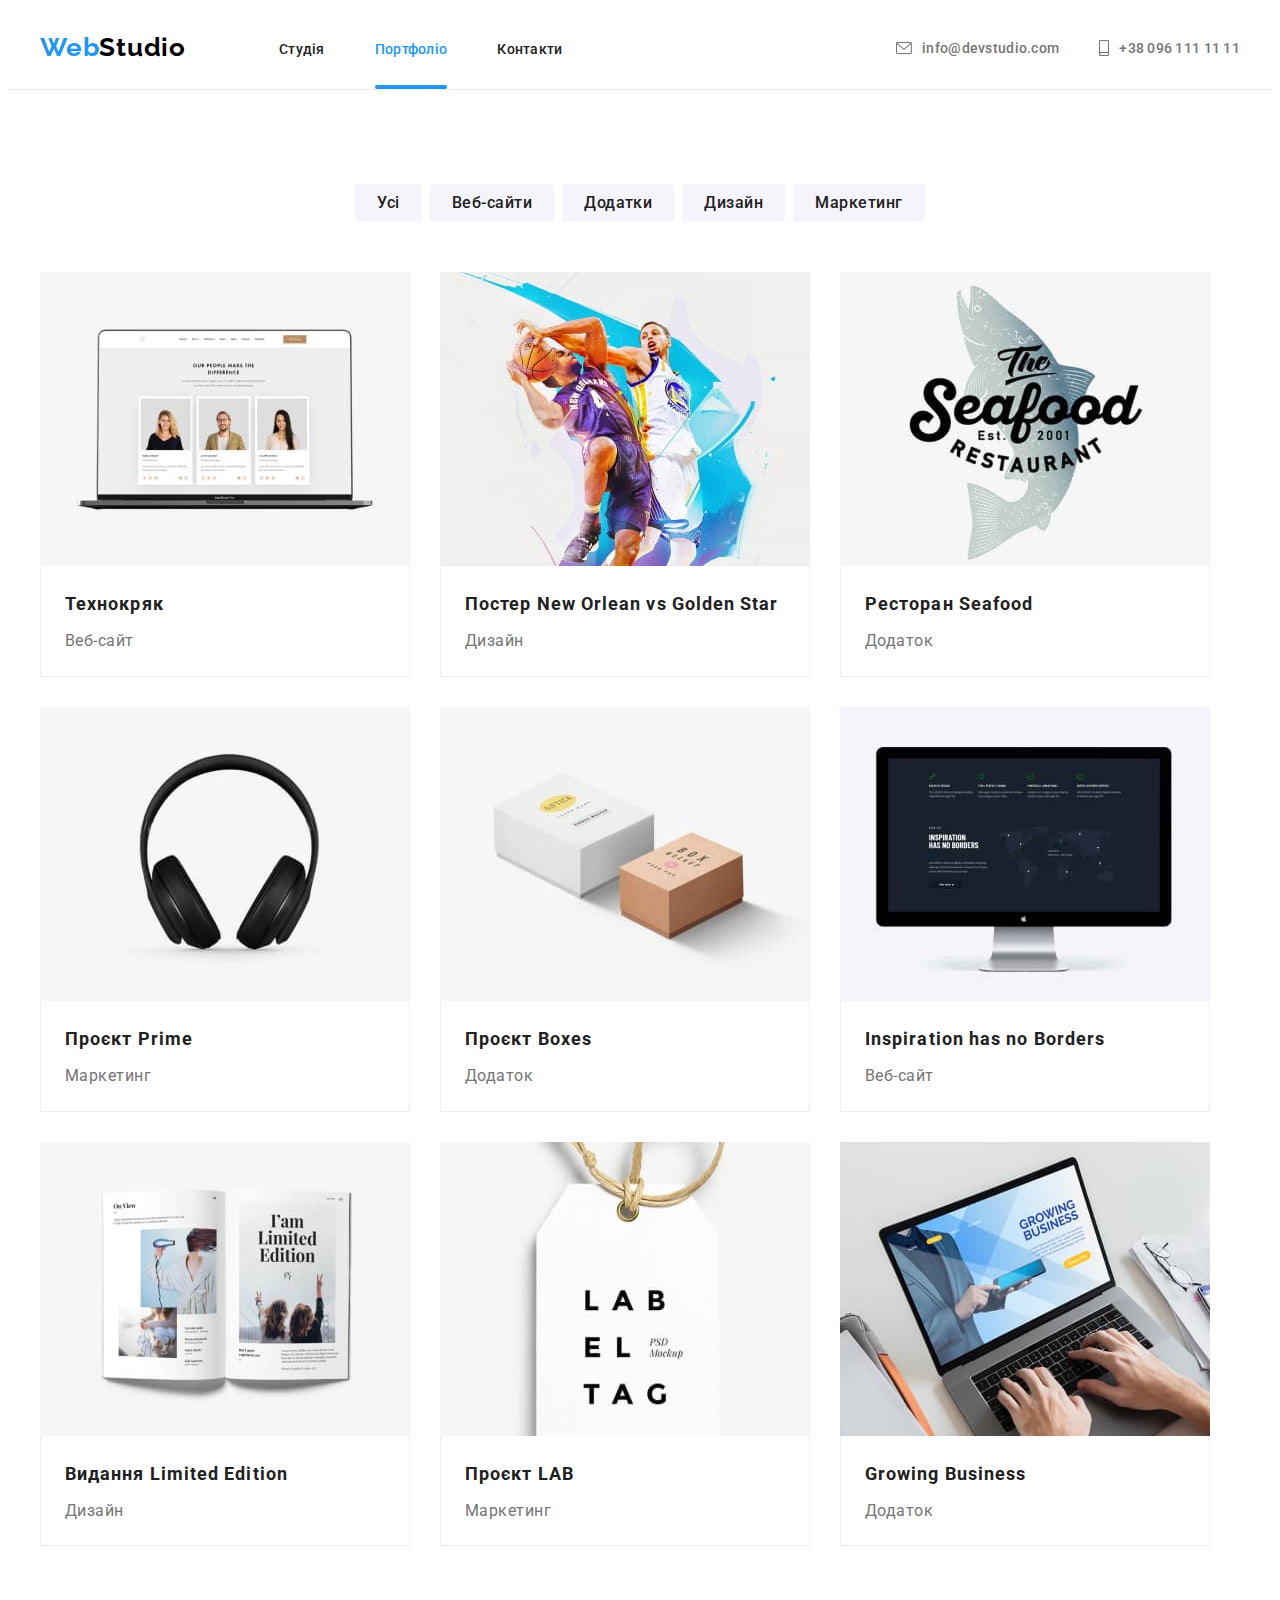
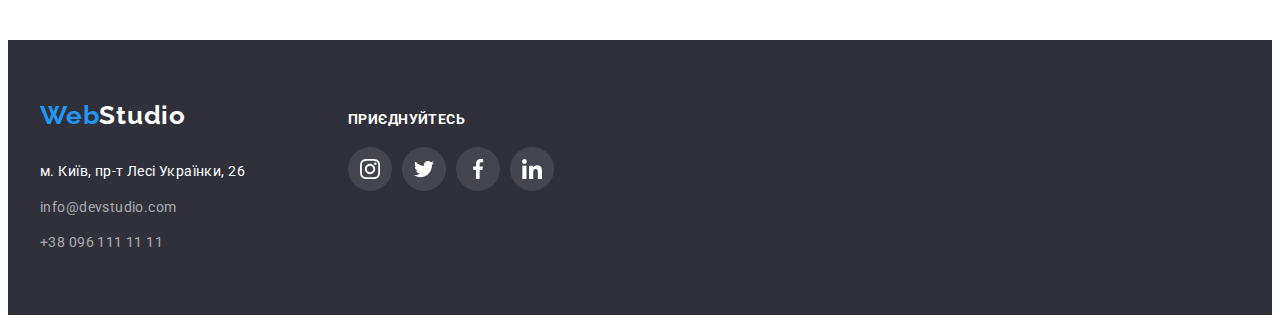
==== portfolio.html @ fad3fae6 "створив репозиторій" ====
<!DOCTYPE html>
<html lang="uk-UA">
  <head>
    <meta charset="UTF-8" />
    <meta name="viewport" content="width=device-width, initial-scale=1.0" />
    <title>Портфоліо</title>
    <link
      href="https://fonts.googleapis.com/css2?family=Raleway:wght@700&family=Roboto:wght@400;500;700;900&display=swap"
      rel="stylesheet"
    />
    <link
      rel="stylesheet"
      href="https://cdnjs.cloudflare.com/ajax/libs/modern-normalize/2.0.0/modern-normalize.min.css"
      integrity="sha512-4xo8blKMVCiXpTaLzQSLSw3KFOVPWhm/TRtuPVc4WG6kUgjH6J03IBuG7JZPkcWMxJ5huwaBpOpnwYElP/m6wg=="
      crossorigin="anonymous"
      referrerpolicy="no-referrer"
    />
    <link rel="stylesheet" href="./css/styles.css" />
  </head>

  <body>
    <!-- Шапка -->

    <header class="header">
      <div class="container">
        <a href="./index.html" class="logo"
          >Web<span class="logo-studio-black">Studio</span></a
        >

        <nav class="nav">
          <ul class="list">
            <li class="item">
              <a href="./index.html" class="link">Студія</a>
            </li>
            <li class="item">
              <a href="./portfolio.html" class="link current">Портфоліо</a>
            </li>
            <li class="item"><a href="" class="link">Контакти</a></li>
          </ul>
        </nav>

        <ul class="info-list list">
          <li class="info-item">
            <a class="info-link link" href="mailto:info@devstudio.com">
              <svg class="info-icon" width="16" height="12">
                <use href="./images/icons/sprite.svg#envelope"></use>
              </svg>
              info@devstudio.com</a
            >
          </li>
          <li class="info-item">
            <a class="info-link link" href="tel:380961111111">
              <svg class="info-icon" width="10" height="16">
                <use href="./images/icons/sprite.svg#smartphone"></use>
              </svg>
              +38 096 111 11 11</a
            >
          </li>
        </ul>
      </div>
    </header>

    <main>
      <section class="section portfolio">
        <div class="container">
          <h1 class="visually-hidden">Портфоліо</h1>

          <!-- Фільтр -->

          <h2 class="visually-hidden">Фільтр робіт</h2>

          <ul class="filter list">
            <li class="item">
              <button type="button" class="list-button">Усі</button>
            </li>
            <li class="item">
              <button type="button" class="list-button">Веб-сайти</button>
            </li>
            <li class="item">
              <button type="button" class="list-button">Додатки</button>
            </li>
            <li class="item">
              <button type="button" class="list-button">Дизайн</button>
            </li>
            <li class="item">
              <button type="button" class="list-button">Маркетинг</button>
            </li>
          </ul>

          <!-- Список робіт -->

          <h2 class="visually-hidden">Список робіт</h2>

          <ul class="works list">
            <li class="item">
              <a href="" class="link">
                <div class="overlay-box">
                  <img
                    src="./images/portfolio/techno.jpg"
                    alt="Сторінка веб-сайту"
                    width="370"
                    height="294"
                  />

                  <div class="overlay-card">
                    <p class="overlay-card-text">
                      Ресурс пропонує комплексні пропозиції з різним рівнем
                      функціоналу та сервісів. Все це дозволить відвідувачу
                      отримати вичерпні відомості про компанію чи приватну
                      особу.
                    </p>
                  </div>
                </div>

                <div class="works-info">
                  <h3 class="works-info-title">Технокряк</h3>
                  <p class="works-info-text">Веб-сайт</p>
                </div>
              </a>
            </li>

            <li class="item">
              <a href="" class="link">
                <div class="overlay-box">
                  <img
                    src="./images/portfolio/new-orlean.jpg"
                    alt="Сторінка веб-сайту"
                    width="370"
                    height="294"
                  />

                  <div class="overlay-card">
                    <p class="overlay-card-text">
                      Ресурс пропонує комплексні пропозиції з різним рівнем
                      функціоналу та сервісів. Все це дозволить відвідувачу
                      отримати вичерпні відомості про компанію чи приватну
                      особу.
                    </p>
                  </div>
                </div>
                <div class="works-info">
                  <h3 class="works-info-title">
                    Постер New Orlean vs Golden Star
                  </h3>
                  <p class="works-info-text">Дизайн</p>
                </div>
              </a>
            </li>
            <li class="item">
              <a href="" class="link">
                <div class="overlay-box">
                  <img
                    src="./images/portfolio/seafood.jpg"
                    alt="Сторінка веб-сайту"
                    width="370"
                    height="294"
                  />

                  <div class="overlay-card">
                    <p class="overlay-card-text">
                      Ресурс пропонує комплексні пропозиції з різним рівнем
                      функціоналу та сервісів. Все це дозволить відвідувачу
                      отримати вичерпні відомості про компанію чи приватну
                      особу.
                    </p>
                  </div>
                </div>
                <div class="works-info">
                  <h3 class="works-info-title">Ресторан Seafood</h3>
                  <p class="works-info-text">Додаток</p>
                </div>
              </a>
            </li>
            <li class="item">
              <a href="" class="link">
                <div class="overlay-box">
                  <img
                    src="./images/portfolio/prime.jpg"
                    alt="Сторінка веб-сайту"
                    width="370"
                    height="294"
                  />

                  <div class="overlay-card">
                    <p class="overlay-card-text">
                      Ресурс пропонує комплексні пропозиції з різним рівнем
                      функціоналу та сервісів. Все це дозволить відвідувачу
                      отримати вичерпні відомості про компанію чи приватну
                      особу.
                    </p>
                  </div>
                </div>
                <div class="works-info">
                  <h3 class="works-info-title">Проєкт Prime</h3>
                  <p class="works-info-text">Маркетинг</p>
                </div>
              </a>
            </li>
            <li class="item">
              <a href="" class="link">
                <div class="overlay-box">
                  <img
                    src="./images/portfolio/boxes.jpg"
                    alt="Сторінка веб-сайту"
                    width="370"
                    height="294"
                  />

                  <div class="overlay-card">
                    <p class="overlay-card-text">
                      Ресурс пропонує комплексні пропозиції з різним рівнем
                      функціоналу та сервісів. Все це дозволить відвідувачу
                      отримати вичерпні відомості про компанію чи приватну
                      особу.
                    </p>
                  </div>
                </div>
                <div class="works-info">
                  <h3 class="works-info-title">Проєкт Boxes</h3>
                  <p class="works-info-text">Додаток</p>
                </div>
              </a>
            </li>
            <li class="item">
              <a href="" class="link">
                <div class="overlay-box">
                  <img
                    src="./images/portfolio/no-borders.jpg"
                    alt="Сторінка веб-сайту"
                    width="370"
                    height="294"
                  />

                  <div class="overlay-card">
                    <p class="overlay-card-text">
                      Ресурс пропонує комплексні пропозиції з різним рівнем
                      функціоналу та сервісів. Все це дозволить відвідувачу
                      отримати вичерпні відомості про компанію чи приватну
                      особу.
                    </p>
                  </div>
                </div>
                <div class="works-info">
                  <h3 class="works-info-title">Inspiration has no Borders</h3>
                  <p class="works-info-text">Веб-сайт</p>
                </div>
              </a>
            </li>
            <li class="item">
              <a href="" class="link">
                <div class="overlay-box">
                  <img
                    src="./images/portfolio/limited-edition.jpg"
                    alt="Сторінка веб-сайту"
                    width="370"
                    height="294"
                  />

                  <div class="overlay-card">
                    <p class="overlay-card-text">
                      Ресурс пропонує комплексні пропозиції з різним рівнем
                      функціоналу та сервісів. Все це дозволить відвідувачу
                      отримати вичерпні відомості про компанію чи приватну
                      особу.
                    </p>
                  </div>
                </div>
                <div class="works-info">
                  <h3 class="works-info-title">Видання Limited Edition</h3>
                  <p class="works-info-text">Дизайн</p>
                </div>
              </a>
            </li>
            <li class="item">
              <a href="" class="link">
                <div class="overlay-box">
                  <img
                    src="./images/portfolio/lab.jpg"
                    alt="Сторінка веб-сайту"
                    width="370"
                    height="294"
                  />

                  <div class="overlay-card">
                    <p class="overlay-card-text">
                      Ресурс пропонує комплексні пропозиції з різним рівнем
                      функціоналу та сервісів. Все це дозволить відвідувачу
                      отримати вичерпні відомості про компанію чи приватну
                      особу.
                    </p>
                  </div>
                </div>
                <div class="works-info">
                  <h3 class="works-info-title">Проєкт LAB</h3>
                  <p class="works-info-text">Маркетинг</p>
                </div>
              </a>
            </li>
            <li class="item">
              <a href="" class="link">
                <div class="overlay-box">
                  <img
                    src="./images/portfolio/growing-bisiness.jpg"
                    alt="Сторінка веб-сайту"
                    width="370"
                    height="294"
                  />

                  <div class="overlay-card">
                    <p class="overlay-card-text">
                      Ресурс пропонує комплексні пропозиції з різним рівнем
                      функціоналу та сервісів. Все це дозволить відвідувачу
                      отримати вичерпні відомості про компанію чи приватну
                      особу.
                    </p>
                  </div>
                </div>
                <div class="works-info">
                  <h3 class="works-info-title">Growing Business</h3>
                  <p class="works-info-text">Додаток</p>
                </div>
              </a>
            </li>
          </ul>
        </div>
      </section>
    </main>

    <!-- Підвал -->

    <footer class="footer">
      <div class="container">
        <div class="footer-address">
          <a href="./index.html" class="logo"
            >Web<span class="logo-studio-white">Studio</span></a
          >
          <address class="address">
            <p class="text">м. Київ, пр-т Лесі Українки, 26</p>
            <a href="mailto:info@devstudio.com" class="link"
              >info@devstudio.com</a
            >
            <a href="tel:380961111111" class="link">+38 096 111 11 11</a>
          </address>
        </div>

        <div class="footer-socials">
          <p class="title">Приєднуйтесь</p>

          <ul class="socials list">
            <li class="socials-item">
              <a
                class="socials-link link"
                href=""
                target="_blank"
                aria-label="іконка Instagram"
              >
                <svg class="socials-icon" width="20" height="20">
                  <use href="./images/icons/sprite.svg#instagram"></use>
                </svg>
              </a>
            </li>
            <li class="socials-item">
              <a
                class="socials-link link"
                href=""
                target="_blank"
                aria-label="іконка Twitter"
              >
                <svg class="socials-icon" width="20" height="20">
                  <use href="./images/icons/sprite.svg#twitter"></use>
                </svg>
              </a>
            </li>
            <li class="socials-item">
              <a
                class="socials-link link"
                href=""
                target="_blank"
                aria-label="іконка Facebook"
              >
                <svg class="socials-icon" width="20" height="20">
                  <use href="./images/icons/sprite.svg#facebook"></use>
                </svg>
              </a>
            </li>
            <li class="socials-item">
              <a
                class="socials-link link"
                href=""
                target="_blank"
                aria-label="іконка Linkedin"
              >
                <svg class="socials-icon" width="20" height="20">
                  <use href="./images/icons/sprite.svg#linkedin"></use>
                </svg>
              </a>
            </li>
          </ul>
        </div>
      </div>
    </footer>
  </body>
</html>
---- css/styles.css ----
:root {
  --primary-bg-color: #ffffff;
  --secondary-bg-color: #f5f4fa;
  --header-underline-color: #ececec;
  --logo-black-color: #000000;
  --accent-color: #2196f3;
  --primary-text-color: #757575;
  --secondary-text-color: #212121;
  --primary-icon-color: #afb1b8;
  --footer-icon-bg-color: rgba(255, 255, 255, 0.1);
  --hero-bg-color: #c4c4c4;
  --footer-bg-color: #2f303a;
  --address-text-color: rgba(255, 255, 255, 0.6);

  --hover-focus-time: cubic-bezier(0.4, 0, 0.2, 1);
}

body {
  font-family: 'Roboto', sans-serif;
  font-size: 16px;

  background-color: var(--primary-bg-color);
  color: var(--primary-text-color);
}

img {
  display: block;
}

.list {
  margin: 0;
  padding: 0;

  list-style: none;
}

.container {
  width: 1200px;
  margin: 0 auto;
  padding-right: 15px;
  padding-left: 15px;
}

.section {
  padding-top: 94px;
  padding-bottom: 94px;
}

.visually-hidden {
  position: absolute;
  width: 1px;
  height: 1px;
  margin: -1px;
  border: 0;
  padding: 0;

  white-space: nowrap;
  clip-path: inset(100%);
  clip: rect(0 0 0 0);
  overflow: hidden;
}

/* Шапка */

.header {
  border-bottom: 1px solid var(--header-underline-color);
}

.header .container {
  display: flex;
  align-items: center;
}

.logo {
  margin-right: 93px;
  padding-top: 24px;
  padding-bottom: 25px;

  font-family: 'Raleway', sans-serif;
  font-size: 26px;
  font-weight: 700;
  line-height: 1.2;
  letter-spacing: 0.78px;
  text-decoration: none;

  color: var(--accent-color);
}

.logo-studio-black {
  color: var(--logo-black-color);
}

.nav .list {
  display: flex;
}

.nav .item + .item {
  margin-left: 50px;
}

.nav .link {
  padding-top: 32px;
  padding-bottom: 32px;

  font-size: 14px;
  font-weight: 500;
  line-height: 1.2;
  letter-spacing: 0.28px;
  text-decoration: none;

  color: var(--secondary-text-color);

  transition: color 250ms var(--hover-focus-time);
}

.nav .link:hover,
.nav .link:focus {
  color: var(--accent-color);
}

.nav .link.current {
  position: relative;

  color: var(--accent-color);
}

.nav .item > .current::after {
  content: '';
  display: block;
  position: absolute;
  right: 0;
  bottom: 0;

  width: 100%;
  height: 4px;

  border-radius: 2px;
  background-color: var(--accent-color);
}

.info-list {
  display: flex;
  align-items: center;
  margin-left: auto;
}

.info-item:not(:last-child) {
  margin-right: 40px;
}

.info-link {
  display: flex;
  align-items: center;

  padding-top: 32px;
  padding-bottom: 32px;

  font-size: 14px;
  font-weight: 500;
  line-height: 1.2;
  letter-spacing: 0.28px;
  text-decoration: none;

  color: var(--primary-text-color);

  transition: color 250ms var(--hover-focus-time);
}

.info-link:hover,
.info-link:focus {
  color: var(--accent-color);
}

.info-icon {
  margin-right: 10px;
  fill: currentColor;
}

/* Герой */

.hero {
  padding-top: 200px;
  padding-bottom: 200px;

  text-align: center;
}

.hero.overlay {
  height: 600px;
  max-width: 1600px;
  margin-right: auto;
  margin-left: auto;

  background-color: var(--hero-bg-color);
  background-image: linear-gradient(
      to right,
      rgba(47, 48, 58, 0.4),
      rgba(47, 48, 58, 0.4)
    ),
    url('../images/hero/hero-bg-photo.jpg');
  background-repeat: no-repeat;
  background-position: center;
  background-size: cover;
}

.hero .title {
  width: 696px;
  margin-top: 0;
  margin-right: auto;
  margin-bottom: 30px;
  margin-left: auto;

  font-size: 44px;
  font-weight: 900;
  line-height: 1.36;
  letter-spacing: 2.64px;
  text-align: center;
  text-transform: uppercase;

  color: var(--primary-bg-color);
}

.hero-button {
  padding: 10px 24px;
  border: none;
  border-radius: 4px;
  box-shadow: 0px 4px 4px 0px rgba(0, 0, 0, 0.15);

  font-size: 16px;
  font-weight: 700;
  line-height: 1.87;
  letter-spacing: 0.96px;
  text-align: center;

  color: var(--primary-bg-color);
  background-color: var(--accent-color);

  transition: color 250ms var(--hover-focus-time);
}

.hero-button:hover {
  cursor: pointer;
  color: var(--hero-bg-color);
}

.hero .backdrop {
  position: fixed;
  top: 0;
  left: 0;

  width: 100%;
  height: 100%;

  background-color: rgba(0, 0, 0, 0.2);

  z-index: 10;
  opacity: 1;
  visibility: visible;
  transition: opacity 250ms var(--hover-focus-time),
    visibility 250ms var(--hover-focus-time);
}

.backdrop.is-hidden {
  opacity: 0;
  visibility: hidden;
  pointer-events: none;
}

.backdrop .data-modal {
  position: absolute;
  top: 50%;
  left: 50%;
  transform: translate(-50%, -50%) scaleX(1);
  transition: transform 250ms var(--hover-focus-time);

  width: 528px;
  height: 581px;

  border-radius: 4px;
  background-color: var(--primary-bg-color);
  box-shadow: 0px 2px 1px 0px rgba(0, 0, 0, 0.2),
    0px 1px 1px 0px rgba(0, 0, 0, 0.14), 0px 1px 3px 0px rgba(0, 0, 0, 0.12);
}

.backdrop.is-hidden > .data-modal {
  transform: translate(-50%, -50%) scaleX(4);
}

.data-modal .data-modal-close {
  position: absolute;
  top: 8px;
  right: 8px;

  width: 30px;
  height: 30px;

  border-radius: 50%;
  border: 1px solid rgba(0, 0, 0, 0.1);
  background-color: var(--primary-bg-color);

  cursor: pointer;
}

.data-modal-icon {
  display: block;
}

/* Особливості */

.features .list {
  display: flex;
}

.features .item {
  width: 270px;
}

.features .item:not(:last-child) {
  margin-right: 30px;
}

.features .icon-box {
  display: flex;
  align-items: center;
  justify-content: center;

  width: 100%;
  height: 120px;
  margin-bottom: 30px;

  border-radius: 4px;
  background-color: var(--secondary-bg-color);
}

.features .icon {
  margin: 0;
}

.features .title {
  margin-top: 0;
  margin-bottom: 10;

  font-size: 14px;
  font-weight: 700;
  line-height: 1.2;
  letter-spacing: 0.42px;
  text-transform: uppercase;

  color: var(--secondary-text-color);
}

.features .text {
  margin: 0;

  font-size: 14px;
  font-weight: 400;
  line-height: 1.71;
  letter-spacing: 0.42px;

  color: var(--primary-text-color);
}

/* Чим ми займаємося */

.examples {
  padding-top: 0;
}

.examples .title,
.team .title,
.clients .title {
  margin-top: 0;
  margin-bottom: 50px;

  font-size: 36px;
  font-weight: 700;
  line-height: 1.2;
  letter-spacing: 1.08px;
  text-align: center;

  color: var(--secondary-text-color);
}

.examples-img-box {
  position: relative;
}

.examples-img-text {
  position: absolute;
  right: 0;
  bottom: 0;

  display: flex;
  width: 100%;
  height: 70px;
  margin: 0;
  align-items: center;
  justify-content: center;

  font-size: 14px;
  font-weight: 700;
  letter-spacing: 0.42px;
  text-transform: uppercase;

  color: var(--primary-bg-color);
  background-color: var(--footer-bg-color);
  opacity: 80%;
}

.examples .list {
  display: flex;
}

.examples .item:not(:last-child) {
  margin-right: 30px;
}

/* Наша команда */

.team {
  background-color: var(--secondary-bg-color);
}

.team .list {
  display: flex;
}

.team .item {
  background-color: var(--primary-bg-color);
  border-radius: 0px 0px 4px 4px;
  box-shadow: 0px 2px 1px 0px rgba(0, 0, 0, 0.2),
    0px 1px 1px 0px rgba(0, 0, 0, 0.14), 0px 1px 3px 0px rgba(0, 0, 0, 0.12);
}

.team .item:not(:last-child) {
  margin-right: 30px;
}

.team .card {
  padding-top: 30px;
  padding-bottom: 30px;
}

.team .card-title {
  margin-top: 0;
  margin-bottom: 10px;

  font-size: 16px;
  font-weight: 500;
  line-height: 1.2;
  letter-spacing: 0.48px;
  text-align: center;

  color: var(--secondary-text-color);
}

.team .card-text {
  margin: 0;
  margin-bottom: 16px;

  font-size: 16px;
  font-weight: 400;
  line-height: 1.2;
  letter-spacing: 0.48px;
  text-align: center;

  color: var(--primary-text-color);
}

.team .socials {
  align-items: center;
  justify-content: center;
}

.team .socials-item:not(:last-child) {
  margin-right: 10px;
}

.socials-link {
  display: flex;
  align-items: center;
  justify-content: center;
  border-radius: 50%;

  width: 44px;
  height: 44px;

  transition: background-color 250ms var(--hover-focus-time);
}

.socials-link:hover,
.socials-link:focus {
  background-color: var(--accent-color);
}

.socials-icon {
  margin: 0;

  fill: var(--primary-icon-color);

  transition: fill 250ms var(--hover-focus-time);
}

.socials-link:hover .socials-icon,
.socials-link:focus .socials-icon {
  fill: var(--primary-bg-color);
}

/* Постійні клієнти */

.clients-list {
  display: flex;
}

.clients-item:not(:last-child) {
  margin-right: 30px;
}

.clients-link {
  display: flex;
  align-items: center;
  justify-content: center;

  width: 170px;
  height: 92px;

  border-radius: 4px;
  border: 1px solid var(--primary-icon-color);

  transition: border-color 250ms var(--hover-focus-time);
}

.clients-link:hover,
.clients-link:focus {
  border-color: var(--accent-color);
}

.clients-icon {
  fill: var(--primary-icon-color);

  transition: fill 250ms var(--hover-focus-time);
}

.clients-link:hover .clients-icon,
.clients-link:focus .clients-icon {
  fill: var(--accent-color);
}

/* Портфоліо */

.portfolio .filter {
  display: flex;
  margin-bottom: 50px;
  justify-content: center;
}

.filter .item:not(:last-child) {
  margin-right: 8px;
}

.portfolio .list-button {
  padding: 6px 22px;

  font-size: 16px;
  font-weight: 500;
  line-height: 1.62;
  letter-spacing: 0.48px;
  font-family: inherit;
  text-align: center;
  cursor: pointer;

  color: var(--secondary-text-color);
  background-color: var(--secondary-bg-color);
  border: none;
  border-radius: 4px;

  transition: color 250ms var(--hover-focus-time),
    background-color 250ms var(--hover-focus-time),
    box-shadow 250ms var(--hover-focus-time);
}

.portfolio .list-button:hover,
.portfolio .list-button:focus {
  color: var(--primary-bg-color);
  background-color: var(--accent-color);
  box-shadow: 0px 2px 2px 0px rgba(0, 0, 0, 0.12),
    0px 1px 2px 0px rgba(0, 0, 0, 0.08), 0px 3px 1px 0px rgba(0, 0, 0, 0.1);
}

.portfolio .works {
  display: flex;
  flex-wrap: wrap;
}

.works .item {
  width: 370px;
  margin-right: 30px;
  margin-bottom: 30px;
}

.works .item:nth-child(3n) {
  margin-right: 0;
}

.works .item:nth-last-child(-n + 3) {
  margin-bottom: 0;
}

.works .link {
  display: block;

  text-decoration: none;
  transition: box-shadow 250ms var(--hover-focus-time);
}

.works .link:hover,
.works .link:focus {
  box-shadow: 1px 4px 6px 0px rgba(0, 0, 0, 0.16),
    0px 4px 4px 0px rgba(0, 0, 0, 0.06), 0px 1px 1px 0px rgba(0, 0, 0, 0.12);
}

.works .overlay-box {
  position: relative;
  overflow: hidden;
}

.works .overlay-card {
  position: absolute;
  right: 0;
  bottom: 0;

  width: 100%;
  height: 100%;

  background-color: var(--accent-color);
  opacity: 0;

  transform: translateY(100%);
  transition: transform 250ms var(--hover-focus-time),
    opacity 250ms var(--hover-focus-time);
}

.works .link:hover .overlay-card {
  transform: translateY(0);
  opacity: 90%;
}

.overlay-card-text {
  margin: 0;
  padding: 63px 24px;

  font-size: 18px;
  font-weight: 400;
  line-height: 1.55;
  letter-spacing: 0.54px;

  color: var(--primary-bg-color);
}

.works-info {
  padding: 20px 24px;

  border: 1px solid #eee;
  border-top: none;
}

.works-info-title {
  margin-top: 0;
  margin-bottom: 4px;

  font-size: 18px;
  font-weight: 700;
  line-height: 2;
  letter-spacing: 1.08px;

  color: var(--secondary-text-color);
}

.works-info-text {
  margin: 0;

  font-weight: 400;
  line-height: 1.87;
  letter-spacing: 0.48px;

  color: var(--primary-text-color);
}

/* Підвал */

.footer {
  background-color: var(--footer-bg-color);
  padding-top: 60px;
  padding-bottom: 60px;
}

.footer .container {
  display: flex;
  align-items: baseline;
}

.footer .logo {
  display: inline-block;
  margin-bottom: 28px;
  padding: 0;
  width: 145px;
}

.logo-studio-white {
  color: var(--primary-bg-color);
}

.footer-address {
  margin-right: 70px;
}

.address {
  display: flex;
  flex-direction: column;
  width: 207px;

  font-style: normal;
  font-size: 14px;
  font-weight: 400;
  line-height: 1.71;
  letter-spacing: 0.42px;

  color: var(--primary-bg-color);
}

.address .text {
  margin-top: 0;
  margin-bottom: 12px;
}

.address .link {
  margin-bottom: 12px;

  font-size: 14px;
  font-weight: 400;
  line-height: 1.71;
  letter-spacing: 0.42px;
  text-decoration: none;

  color: var(--address-text-color);

  transition: color 250ms var(--hover-focus-time);
}

.address .link:hover,
.address .link:focus {
  color: var(--accent-color);
}

.address .link:last-child {
  margin-bottom: 0;
}

.footer .socials {
  display: flex;
}

.footer-socials .title {
  margin-top: 0;
  margin-bottom: 20px;

  color: var(--primary-bg-color);
  font-size: 14px;
  font-weight: 700;
  letter-spacing: 0.42px;
  text-transform: uppercase;
}

.footer .socials-item {
  border-radius: 50%;
  background-color: var(--footer-icon-bg-color);
}

.footer .socials-item:not(:last-child) {
  margin-right: 10px;
}

.footer .socials-icon {
  fill: var(--primary-bg-color);
}
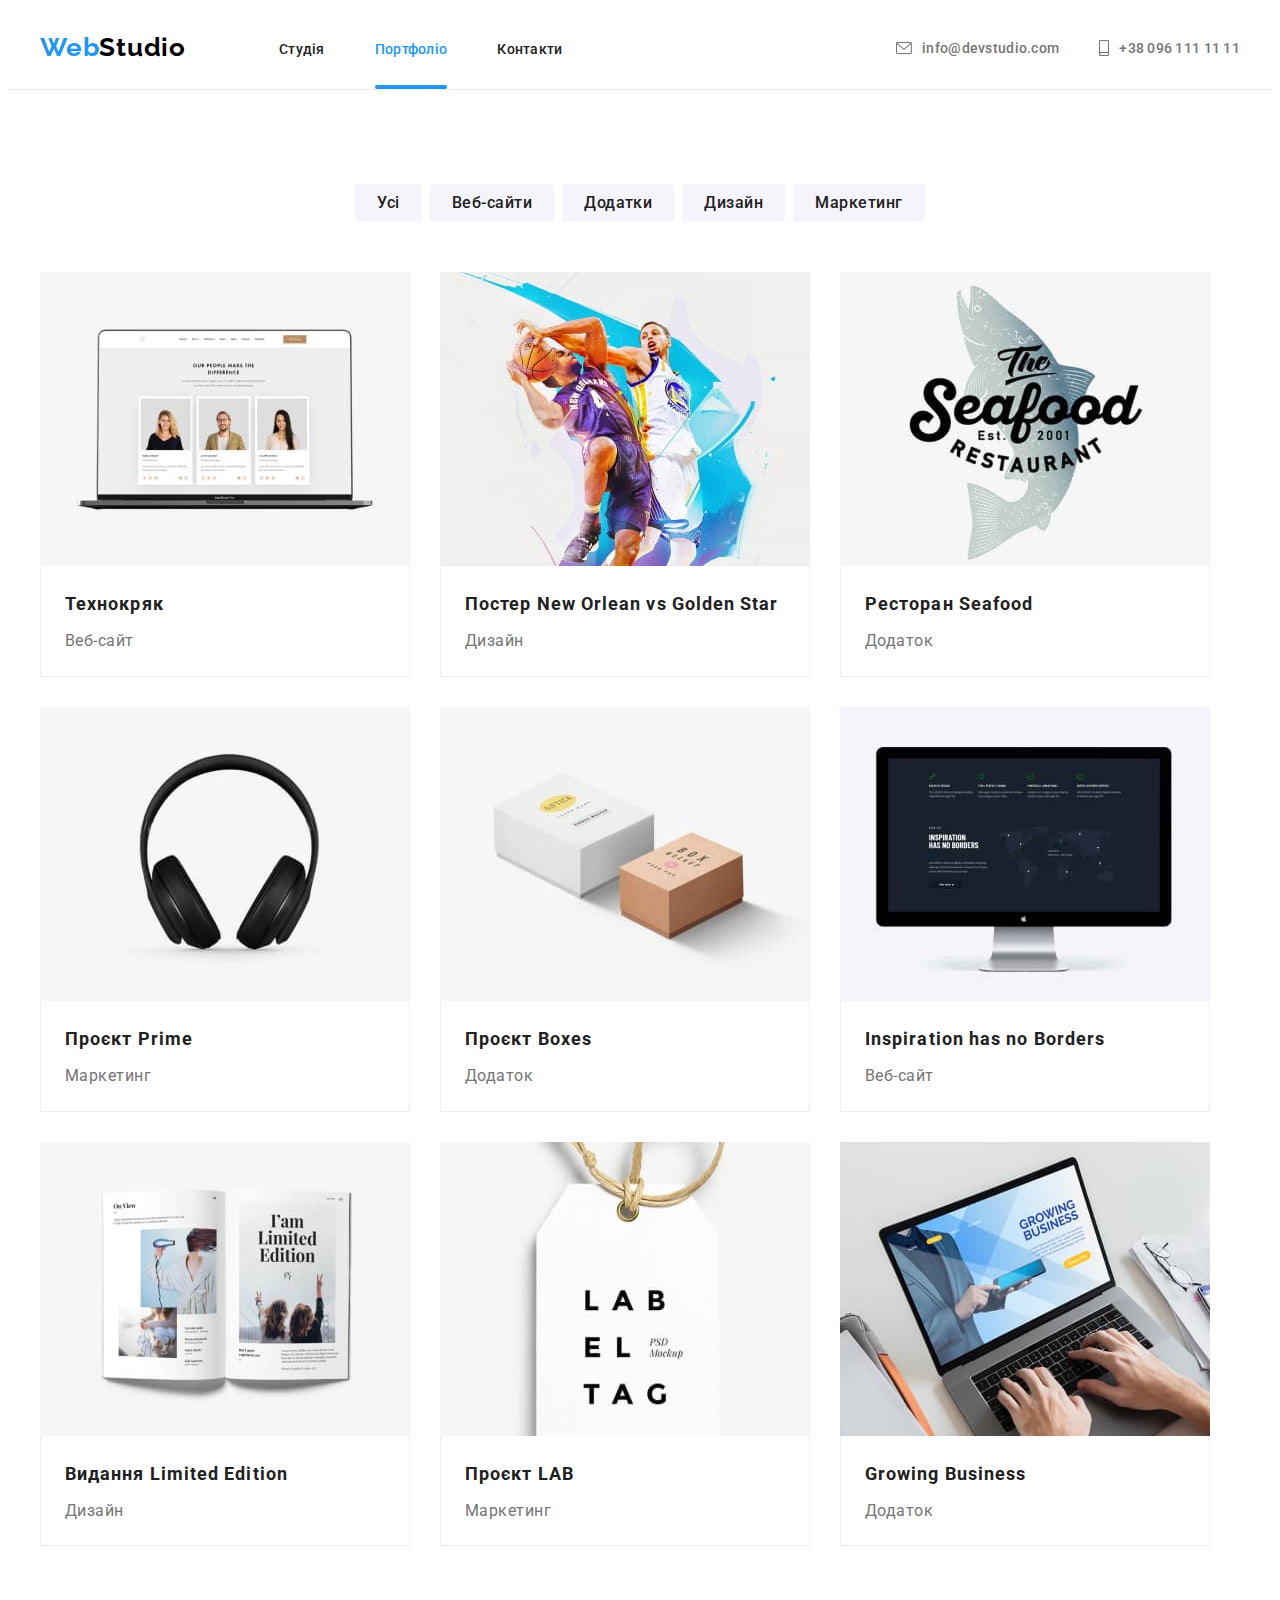
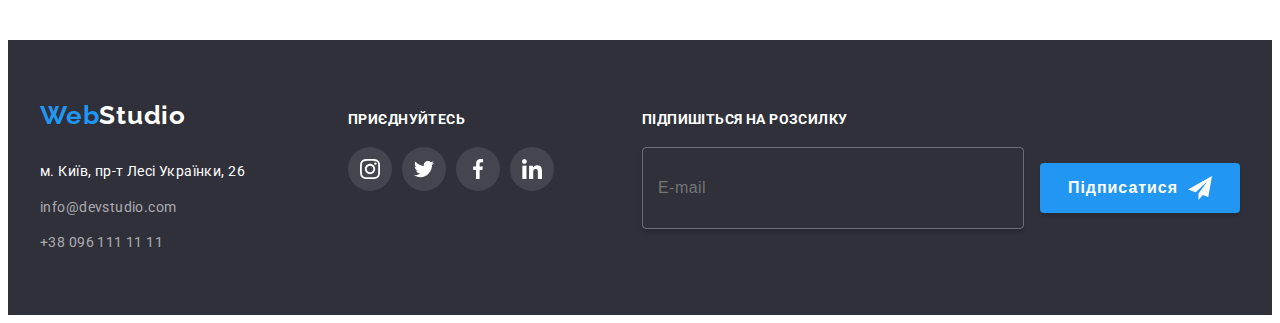
==== commit 8002cf88: "змінив футер на сторінці портфоліо" ====
--- a/portfolio.html
+++ b/portfolio.html
@@ -397,6 +397,26 @@
             </li>
           </ul>
         </div>
+
+        <form class="footer-form">
+          <label class="footer-form-field">
+            <span class="footer-form-label">Підпишіться на розсилку</span>
+            <input
+              class="footer-form-input"
+              type="email"
+              placeholder="E-mail"
+            />
+
+            <button class="footer-form-btn" type="submit">
+              <div class="form-btn-box">
+                <span class="form-btn-label">Підписатися</span>
+                <svg class="footer-form-send" width="24" height="24">
+                  <use href="./images/icons/sprite.svg#icon-send"></use>
+                </svg>
+              </div>
+            </button>
+          </label>
+        </form>
       </div>
     </footer>
   </body>
--- a/css/styles.css
+++ b/css/styles.css
@@ -260,6 +260,8 @@
     visibility 250ms var(--hover-focus-time);
 }
 
+/* Модальне вікно */
+
 .backdrop.is-hidden {
   opacity: 0;
   visibility: hidden;
@@ -274,7 +276,6 @@
   transition: transform 250ms var(--hover-focus-time);
 
   width: 528px;
-  height: 581px;
 
   border-radius: 4px;
   background-color: var(--primary-bg-color);
@@ -283,13 +284,14 @@
 }
 
 .backdrop.is-hidden > .data-modal {
-  transform: translate(-50%, -50%) scaleX(4);
+  transform: translate(-50%, -50%) scaleX(0);
 }
 
 .data-modal .data-modal-close {
   position: absolute;
   top: 8px;
   right: 8px;
+  padding: 0;
 
   width: 30px;
   height: 30px;
@@ -301,8 +303,197 @@
   cursor: pointer;
 }
 
-.data-modal-icon {
+.data-modal-close-icon {
   display: block;
+  margin: 0 auto;
+
+  fill: var(--logo-black-color);
+
+  transition: fill 250ms var(--hover-focus-time);
+}
+
+.data-modal-close:hover > .data-modal-close-icon {
+  fill: var(--accent-color);
+}
+
+/* Форма підписки */
+
+.modal-form {
+  margin: 0;
+  padding: 40px;
+
+  width: 100%;
+  height: 100%;
+}
+
+.form-title {
+  display: block;
+
+  margin-top: 0;
+  margin-bottom: 12px;
+
+  font-size: 20px;
+  font-weight: 700;
+  letter-spacing: 0.6px;
+  text-align: center;
+
+  color: var(--secondary-text-color);
+}
+
+.form-field {
+  position: relative;
+  display: block;
+}
+
+.form-field-label {
+  display: block;
+
+  margin-bottom: 4px;
+
+  font-size: 12px;
+  font-weight: 400;
+  letter-spacing: 0.12px;
+  text-align: left;
+
+  color: var(--primary-text-color);
+}
+
+.form-field-input {
+  margin-bottom: 10px;
+  padding: 12px 12px 12px 44px;
+
+  width: 100%;
+
+  border-radius: 4px;
+  border: 1px solid rgba(33, 33, 33, 0.2);
+  outline: transparent;
+
+  transition: border-color 250ms var(--hover-focus-time);
+}
+
+.form-field-icon {
+  position: absolute;
+  top: 30px;
+  left: 12px;
+
+  fill: var(--secondary-text-color);
+
+  transition: fill 250ms var(--hover-focus-time);
+}
+
+.form-field-input:focus {
+  border-color: var(--accent-color);
+}
+
+.form-field-input:focus + .form-field-icon {
+  fill: var(--accent-color);
+}
+
+/* Textarea */
+
+.form-textarea {
+  margin-bottom: 20px;
+  padding: 12px 16px;
+
+  width: 100%;
+  height: 120px;
+  resize: none;
+
+  border-radius: 4px;
+  border-color: transparent;
+  outline: 1px solid rgba(33, 33, 33, 0.2);
+
+  transition: border-color 250ms var(--hover-focus-time);
+}
+
+.form-textarea::placeholder {
+  font-size: 12px;
+  font-weight: 400;
+  letter-spacing: 0.12px;
+
+  color: rgba(117, 117, 117, 0.5);
+}
+
+.form-textarea:focus {
+  border-color: var(--accent-color);
+}
+
+/* Checkbox */
+
+.checkbox-label {
+  display: flex;
+  align-items: center;
+  justify-content: center;
+
+  margin-top: 0;
+  margin-bottom: 30px;
+  width: 100%;
+
+  font-size: 14px;
+  font-weight: 400;
+  line-height: 1.71;
+  letter-spacing: 0.42px;
+
+  color: var(--primary-text-color);
+}
+
+.checkbox-icon {
+  display: flex;
+  align-items: center;
+  justify-content: center;
+  margin-right: 7px;
+
+  width: 16px;
+  height: 15px;
+
+  border-radius: 2px;
+  border: 2px solid var(--secondary-text-color);
+
+  transition: background-color 250ms var(--hover-focus-time),
+    border-color 250ms var(--hover-focus-time);
+}
+
+.icon-check {
+  display: block;
+}
+
+.checkbox:checked + .checkbox-icon {
+  border-color: transparent;
+  background-color: var(--accent-color);
+  background-size: contain;
+  background-origin: border-box;
+}
+
+.checkbox-link {
+  margin-left: 5px;
+
+  font-size: 14px;
+  font-weight: 400;
+  line-height: 24px;
+  letter-spacing: 0.42px;
+
+  color: var(--accent-color);
+}
+
+.modal-form button {
+  padding: 10px 52px;
+
+  width: 200px;
+  height: 50px;
+
+  text-align: center;
+  font-size: 16px;
+  font-weight: 700;
+  line-height: 1.87;
+  letter-spacing: 0.96px;
+
+  border: none;
+  border-radius: 4px;
+  color: var(--primary-bg-color);
+  background-color: #188ce8;
+  box-shadow: 0px 4px 4px 0px rgba(0, 0, 0, 0.15);
+
+  cursor: pointer;
 }
 
 /* Особливості */
@@ -783,3 +974,75 @@
 .footer .socials-icon {
   fill: var(--primary-bg-color);
 }
+
+/* Footer Form */
+
+.footer-form {
+  margin-left: auto;
+}
+
+.footer-form-label {
+  display: block;
+
+  margin-bottom: 20px;
+
+  font-size: 14px;
+  font-weight: 700;
+  letter-spacing: 0.42px;
+  text-transform: uppercase;
+  color: var(--primary-bg-color);
+}
+
+.footer-form-input {
+  margin-right: 12px;
+  padding: 15px;
+  width: 350px;
+  height: 50px;
+
+  font-size: 16px;
+  font-weight: 400;
+  line-height: 1.25;
+  letter-spacing: 0.48px;
+  color: rgba(255, 255, 255, 0.6);
+
+  border-radius: 4px;
+  border: 1px solid rgba(255, 255, 255, 0.3);
+  outline: transparent;
+  background: rgba(33, 150, 243, 0);
+  box-shadow: 0px 4px 4px 0px rgba(0, 0, 0, 0.15);
+
+  transition: border-color 250ms var(--hover-focus-time);
+}
+
+.footer-form-input:focus {
+  border-color: var(--accent-color);
+}
+
+.footer-form-btn {
+  margin: 0;
+  padding: 10px 28px;
+
+  text-align: center;
+  font-size: 16px;
+  font-weight: 700;
+  line-height: 1.87;
+  letter-spacing: 0.96px;
+  color: var(--primary-bg-color);
+
+  border-radius: 4px;
+  border: none;
+  background-color: var(--accent-color);
+  box-shadow: 0px 4px 4px 0px rgba(0, 0, 0, 0.15);
+
+  cursor: pointer;
+}
+
+.form-btn-box {
+  display: flex;
+  align-items: center;
+  justify-content: center;
+}
+
+.form-btn-label {
+  margin-right: 10px;
+}
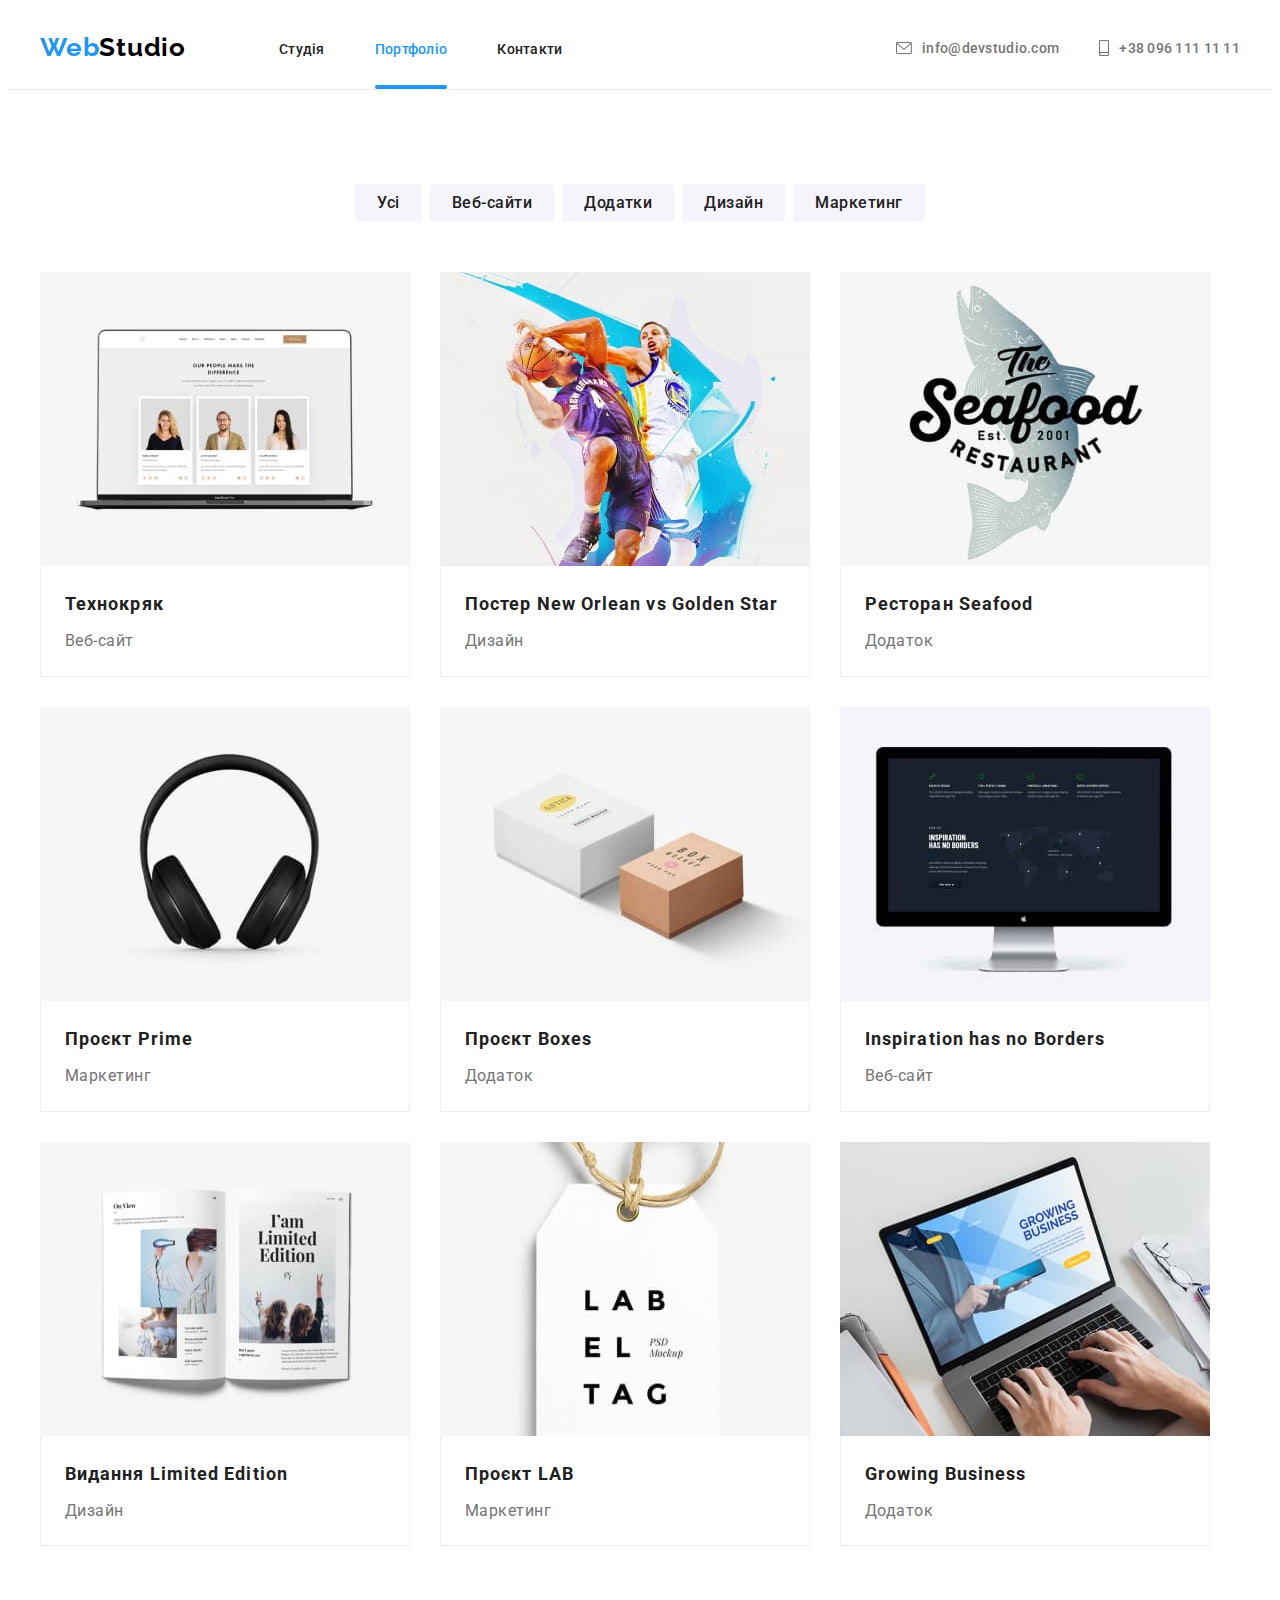
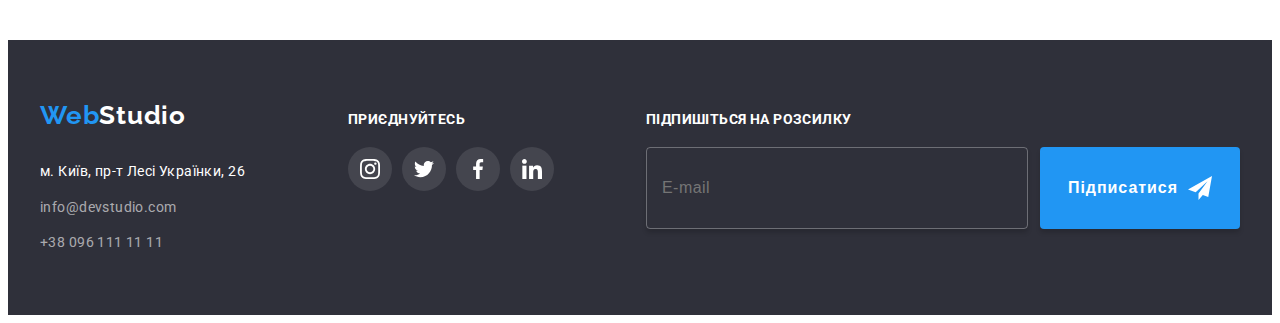
==== commit 886c681a: "змінив розмітку у footer-form" ====
--- a/portfolio.html
+++ b/portfolio.html
@@ -399,8 +399,8 @@
         </div>
 
         <form class="footer-form">
-          <label class="footer-form-field">
-            <span class="footer-form-label">Підпишіться на розсилку</span>
+          <b class="footer-form-label">Підпишіться на розсилку</b>
+          <div class="footer-form-field">
             <input
               class="footer-form-input"
               type="email"
@@ -408,14 +408,12 @@
             />
 
             <button class="footer-form-btn" type="submit">
-              <div class="form-btn-box">
-                <span class="form-btn-label">Підписатися</span>
-                <svg class="footer-form-send" width="24" height="24">
-                  <use href="./images/icons/sprite.svg#icon-send"></use>
-                </svg>
-              </div>
+              <span class="form-btn-label">Підписатися</span>
+              <svg class="footer-form-send" width="24" height="24">
+                <use href="./images/icons/sprite.svg#icon-send"></use>
+              </svg>
             </button>
-          </label>
+          </div>
         </form>
       </div>
     </footer>
--- a/css/styles.css
+++ b/css/styles.css
@@ -276,6 +276,7 @@
   transition: transform 250ms var(--hover-focus-time);
 
   width: 528px;
+  height: 581px;
 
   border-radius: 4px;
   background-color: var(--primary-bg-color);
@@ -451,6 +452,10 @@
 
   transition: background-color 250ms var(--hover-focus-time),
     border-color 250ms var(--hover-focus-time);
+}
+
+.checkbox-label:focus > .checkbox-icon {
+  border: 2px solid var(--accent-color);
 }
 
 .icon-check {
@@ -993,6 +998,10 @@
   color: var(--primary-bg-color);
 }
 
+.footer-form-field {
+  display: flex;
+}
+
 .footer-form-input {
   margin-right: 12px;
   padding: 15px;
@@ -1021,6 +1030,9 @@
 .footer-form-btn {
   margin: 0;
   padding: 10px 28px;
+  display: flex;
+  align-items: center;
+  justify-content: center;
 
   text-align: center;
   font-size: 16px;
